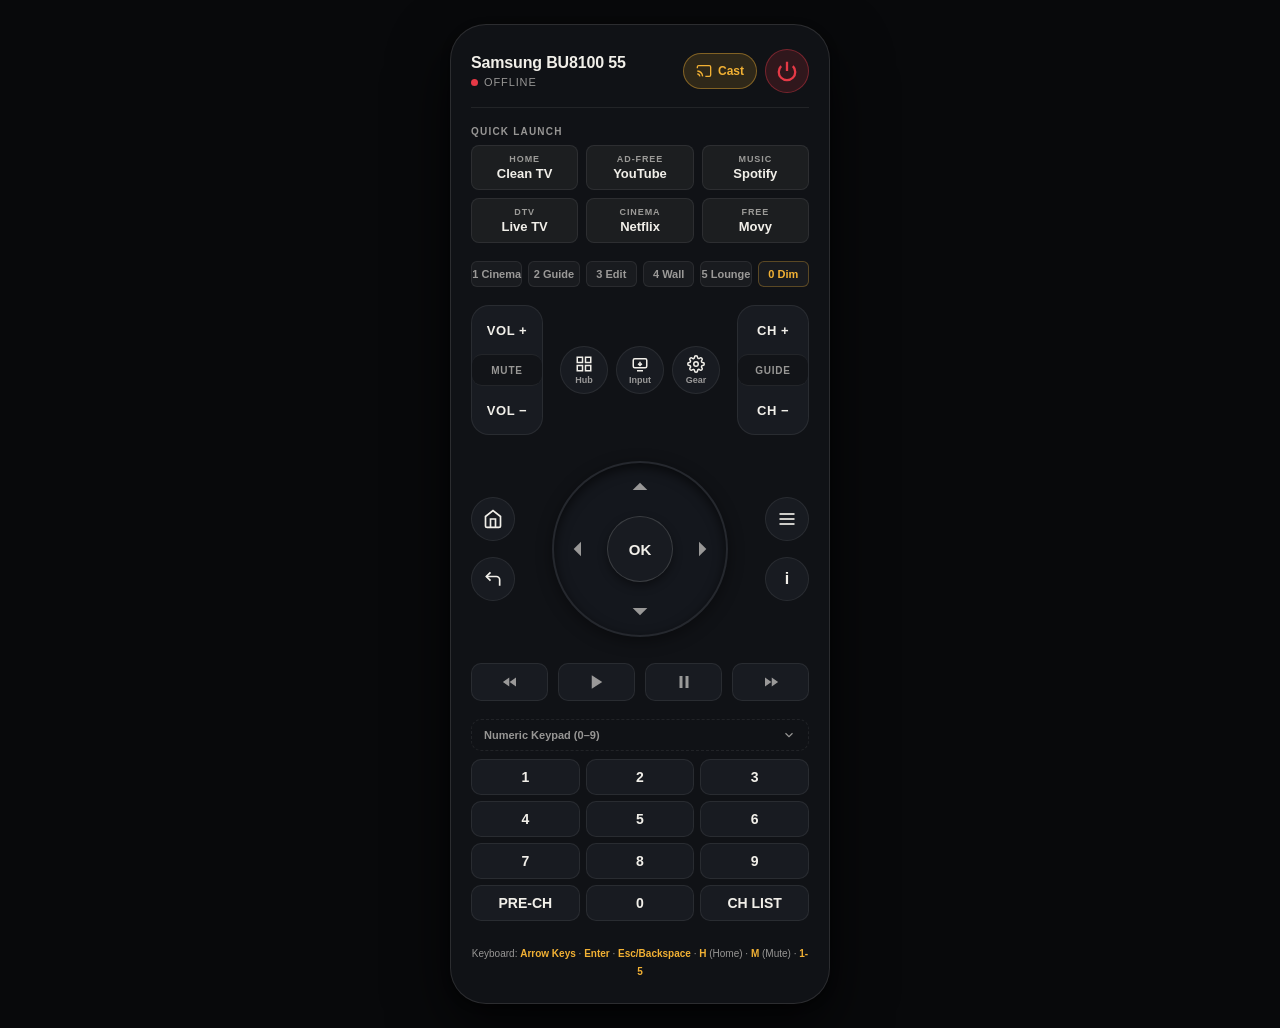
==== remote/public/index.html @ dbc75c52 "Add PC Web Remote, LAN/Miracast Screen Cast & CLI power-off" ====
<!doctype html>
<html lang="en">
<head>
  <meta charset="utf-8">
  <meta name="viewport" content="width=device-width, initial-scale=1, maximum-scale=1, user-scalable=no">
  <title>Clean TV Remote — Samsung BU8100</title>
  <link rel="stylesheet" href="remote.css">
</head>
<body>
  <div class="remote-wrapper">
    <div class="remote-case">
      <!-- Status & Power Header -->
      <header class="remote-header">
        <div class="tv-info">
          <span class="tv-name" id="tvName">Samsung BU8100 55</span>
          <div class="status-pill" id="statusPill">
            <span class="dot"></span>
            <span class="status-text" id="statusText">Connecting...</span>
          </div>
        </div>
        <div class="header-actions">
          <a href="/cast.html" class="btn btn-cast" title="Screen Share / Cast PC to TV">
            <svg viewBox="0 0 24 24" fill="none" stroke="currentColor" stroke-width="2">
              <path d="M2 16.1A5 5 0 0 1 5.9 20M2 12.05A9 9 0 0 1 9.95 20M2 8V6a2 2 0 0 1 2-2h16a2 2 0 0 1 2 2v12a2 2 0 0 1-2 2h-6"/>
              <line x1="2" y1="20" x2="2.01" y2="20"/>
            </svg>
            <span>Cast</span>
          </a>
          <button class="btn btn-power" id="btnPower" title="Power (KEY_POWER)">
            <svg viewBox="0 0 24 24" fill="none" stroke="currentColor" stroke-width="2.5">
              <path d="M12 2v10M18.36 6.64a9 9 0 1 1-12.73 0"/>
            </svg>
          </button>
        </div>
      </header>

      <!-- App Shortcuts Row -->
      <section class="section app-section">
        <div class="section-title">Quick Launch</div>
        <div class="app-grid">
          <button class="app-btn" data-launch="TvHome0001.Home" title="Clean TV Home">
            <span class="app-tag">HOME</span>
            <span class="app-label">Clean TV</span>
          </button>
          <button class="app-btn btn-yt" data-launch="tUb3Xq7Lm9.Tube" title="Ad-Free YouTube">
            <span class="app-tag">AD-FREE</span>
            <span class="app-label">YouTube</span>
          </button>
          <button class="app-btn" data-launch="rJeHak5zRg.Spotify" title="Spotify">
            <span class="app-tag">MUSIC</span>
            <span class="app-label">Spotify</span>
          </button>
          <button class="app-btn btn-tv" data-launch="org.tizen.channel-list" title="Live TV Tuner">
            <span class="app-tag">DTV</span>
            <span class="app-label">Live TV</span>
          </button>
          <button class="app-btn" data-launch="org.tizen.netflix-app" title="Netflix">
            <span class="app-tag">CINEMA</span>
            <span class="app-label">Netflix</span>
          </button>
          <button class="app-btn btn-movy" data-launch="org.tizen.browser" title="Movy (movy.sx)">
            <span class="app-tag">FREE</span>
            <span class="app-label">Movy</span>
          </button>
        </div>
      </section>

      <!-- Style Jumpers (1-5 & Dimmer) -->
      <section class="section style-section">
        <div class="style-row">
          <button class="style-btn" data-key="KEY_1" title="1 · Cinema">1 Cinema</button>
          <button class="style-btn" data-key="KEY_2" title="2 · Guide">2 Guide</button>
          <button class="style-btn" data-key="KEY_3" title="3 · Editorial">3 Edit</button>
          <button class="style-btn" data-key="KEY_4" title="4 · Gallery">4 Wall</button>
          <button class="style-btn" data-key="KEY_5" title="5 · Lounge">5 Lounge</button>
          <button class="style-btn btn-dim" data-key="KEY_0" title="Night Dimmer (KEY_0)">0 Dim</button>
        </div>
      </section>

      <!-- Volume & Channel Rockers -->
      <section class="section rockers-section">
        <div class="rocker-col">
          <button class="btn btn-rocker" data-key="KEY_VOLUP" title="Volume Up">VOL +</button>
          <button class="btn btn-rocker-sub" data-key="KEY_MUTE" title="Mute">MUTE</button>
          <button class="btn btn-rocker" data-key="KEY_VOLDOWN" title="Volume Down">VOL −</button>
        </div>

        <div class="center-controls">
          <button class="btn btn-round" data-launch="com.samsung.tv.csfs" title="Stock Samsung Hub">
            <svg viewBox="0 0 24 24" fill="none" stroke="currentColor" stroke-width="2">
              <rect x="3" y="3" width="7" height="7"/><rect x="14" y="3" width="7" height="7"/>
              <rect x="14" y="14" width="7" height="7"/><rect x="3" y="14" width="7" height="7"/>
            </svg>
            <span>Hub</span>
          </button>
          <button class="btn btn-round" data-launch="org.tizen.SMSourceAPP" title="HDMI Inputs">
            <svg viewBox="0 0 24 24" fill="none" stroke="currentColor" stroke-width="2">
              <rect x="3" y="5" width="18" height="12" rx="2"/><path d="M8 21h8M12 9v5M9.5 11.5 12 14l2.5-2.5"/>
            </svg>
            <span>Input</span>
          </button>
          <button class="btn btn-round" data-launch="com.samsung.tv.coba.setting" title="Settings">
            <svg viewBox="0 0 24 24" fill="none" stroke="currentColor" stroke-width="2">
              <circle cx="12" cy="12" r="3"/><path d="M19.4 15a1.65 1.65 0 0 0 .33 1.82l.06.06a2 2 0 1 1-2.83 2.83l-.06-.06a1.65 1.65 0 0 0-1.82-.33 1.65 1.65 0 0 0-1 1.51V21a2 2 0 1 1-4 0v-.09A1.65 1.65 0 0 0 9 19.4a1.65 1.65 0 0 0-1.82.33l-.06.06a2 2 0 1 1-2.83-2.83l.06-.06a1.65 1.65 0 0 0 .33-1.82 1.65 1.65 0 0 0-1.51-1H3a2 2 0 1 1 0-4h.09A1.65 1.65 0 0 0 4.6 9a1.65 1.65 0 0 0-.33-1.82l-.06-.06a2 2 0 1 1 2.83-2.83l.06.06a1.65 1.65 0 0 0 1.82.33H9a1.65 1.65 0 0 0 1-1.51V3a2 2 0 1 1 4 0v.09a1.65 1.65 0 0 0 1 1.51 1.65 1.65 0 0 0 1.82-.33l.06-.06a2 2 0 1 1 2.83 2.83l-.06.06a1.65 1.65 0 0 0-.33 1.82V9a1.65 1.65 0 0 0 1.51 1H21a2 2 0 1 1 0 4h-.09a1.65 1.65 0 0 0-1.51 1z"/>
            </svg>
            <span>Gear</span>
          </button>
        </div>

        <div class="rocker-col">
          <button class="btn btn-rocker" data-key="KEY_CHUP" title="Channel Up">CH +</button>
          <button class="btn btn-rocker-sub" data-key="KEY_GUIDE" title="Guide">GUIDE</button>
          <button class="btn btn-rocker" data-key="KEY_CHDOWN" title="Channel Down">CH −</button>
        </div>
      </section>

      <!-- D-Pad Navigation -->
      <section class="section dpad-section">
        <div class="dpad-flank">
          <button class="btn btn-circle" data-key="KEY_HOME" title="Home (KEY_HOME)">
            <svg viewBox="0 0 24 24" fill="none" stroke="currentColor" stroke-width="2">
              <path d="M3 9l9-7 9 7v11a2 2 0 0 1-2 2H5a2 2 0 0 1-2-2z"/>
              <polyline points="9 22 9 12 15 12 15 22"/>
            </svg>
          </button>
          <button class="btn btn-circle" data-key="KEY_RETURN" title="Back (KEY_RETURN)">
            <svg viewBox="0 0 24 24" fill="none" stroke="currentColor" stroke-width="2">
              <polyline points="9 14 4 9 9 4"/><path d="M20 20v-7a4 4 0 0 0-4-4H4"/>
            </svg>
          </button>
        </div>

        <div class="dpad-wheel">
          <button class="dpad-btn dpad-up" data-key="KEY_UP" title="Up">
            <svg viewBox="0 0 24 24" fill="currentColor"><path d="M12 4l-8 8h16z"/></svg>
          </button>
          <button class="dpad-btn dpad-left" data-key="KEY_LEFT" title="Left">
            <svg viewBox="0 0 24 24" fill="currentColor"><path d="M4 12l8-8v16z"/></svg>
          </button>
          <button class="dpad-center" data-key="KEY_ENTER" title="Select / OK">
            <span>OK</span>
          </button>
          <button class="dpad-btn dpad-right" data-key="KEY_RIGHT" title="Right">
            <svg viewBox="0 0 24 24" fill="currentColor"><path d="M20 12l-8 8V4z"/></svg>
          </button>
          <button class="dpad-btn dpad-down" data-key="KEY_DOWN" title="Down">
            <svg viewBox="0 0 24 24" fill="currentColor"><path d="M12 20l8-8H4z"/></svg>
          </button>
        </div>

        <div class="dpad-flank">
          <button class="btn btn-circle" data-key="KEY_MENU" title="Menu (KEY_MENU)">
            <svg viewBox="0 0 24 24" fill="none" stroke="currentColor" stroke-width="2">
              <line x1="3" y1="12" x2="21" y2="12"/><line x1="3" y1="6" x2="21" y2="6"/><line x1="3" y1="18" x2="21" y2="18"/>
            </svg>
          </button>
          <button class="btn btn-circle" data-key="KEY_INFO" title="Info (KEY_INFO)">
            <span style="font-weight:700;font-size:16px;">i</span>
          </button>
        </div>
      </section>

      <!-- Media Playback Bar -->
      <section class="section media-section">
        <button class="btn btn-media" data-key="KEY_REWIND" title="Rewind">
          <svg viewBox="0 0 24 24" fill="currentColor"><path d="M11 18V6l-8.5 6 8.5 6zm.5-6l8.5 6V6l-8.5 6z"/></svg>
        </button>
        <button class="btn btn-media btn-play" data-key="KEY_PLAY" title="Play">
          <svg viewBox="0 0 24 24" fill="currentColor"><polygon points="5 3 19 12 5 21 5 3"/></svg>
        </button>
        <button class="btn btn-media btn-pause" data-key="KEY_PAUSE" title="Pause">
          <svg viewBox="0 0 24 24" fill="currentColor"><rect x="6" y="4" width="4" height="16"/><rect x="14" y="4" width="4" height="16"/></svg>
        </button>
        <button class="btn btn-media" data-key="KEY_FF" title="Fast Forward">
          <svg viewBox="0 0 24 24" fill="currentColor"><path d="M4 18l8.5-6L4 6v12zm9-12v12l8.5-6L13 6z"/></svg>
        </button>
      </section>

      <!-- Keypad Toggle & Drawer -->
      <section class="section keypad-section">
        <button class="btn btn-toggle-keypad" id="toggleKeypad">
          <span>Numeric Keypad (0–9)</span>
          <svg class="chevron" viewBox="0 0 24 24" fill="none" stroke="currentColor" stroke-width="2"><polyline points="6 9 12 15 18 9"/></svg>
        </button>
        <div class="keypad-grid" id="keypadGrid" hidden>
          <button class="btn btn-digit" data-key="KEY_1">1</button>
          <button class="btn btn-digit" data-key="KEY_2">2</button>
          <button class="btn btn-digit" data-key="KEY_3">3</button>
          <button class="btn btn-digit" data-key="KEY_4">4</button>
          <button class="btn btn-digit" data-key="KEY_5">5</button>
          <button class="btn btn-digit" data-key="KEY_6">6</button>
          <button class="btn btn-digit" data-key="KEY_7">7</button>
          <button class="btn btn-digit" data-key="KEY_8">8</button>
          <button class="btn btn-digit" data-key="KEY_9">9</button>
          <button class="btn btn-digit" data-key="KEY_PRECH">PRE-CH</button>
          <button class="btn btn-digit" data-key="KEY_0">0</button>
          <button class="btn btn-digit" data-key="KEY_CH_LIST">CH LIST</button>
        </div>
      </section>

      <!-- Keyboard Shortcuts Footer -->
      <footer class="remote-footer">
        <span class="hint">Keyboard: <b>Arrow Keys</b> · <b>Enter</b> · <b>Esc/Backspace</b> · <b>H</b> (Home) · <b>M</b> (Mute) · <b>1-5</b></span>
      </footer>
    </div>
  </div>

  <div class="toast" id="toast" hidden></div>

  <script src="remote.js"></script>
</body>
</html>
---- remote/public/remote.css ----
/* Clean TV Remote Design System */
:root {
  --bg-deep: #08090b;
  --case-bg: #101216;
  --case-border: rgba(241, 239, 233, 0.12);
  --btn-bg: #181b21;
  --btn-border: rgba(241, 239, 233, 0.08);
  --btn-hover: #22262e;
  --btn-active: #2d333e;
  --text-main: #f1efe9;
  --text-dim: rgba(241, 239, 233, 0.60);
  --amber: #f2b134;
  --red: #e63946;
  --green: #2a9d8f;
  --radius: 12px;
  font-family: -apple-system, BlinkMacSystemFont, "Segoe UI", Roboto, Helvetica, Arial, sans-serif;
  color-scheme: dark;
}

* { box-sizing: border-box; margin: 0; padding: 0; user-select: none; }

body {
  background: var(--bg-deep);
  color: var(--text-main);
  min-height: 100vh;
  display: flex;
  align-items: center;
  justify-content: center;
  padding: 24px 16px;
}

.remote-wrapper {
  width: 100%;
  max-width: 380px;
}

.remote-case {
  background: var(--case-bg);
  border: 1px solid var(--case-border);
  border-radius: 36px;
  padding: 24px 20px;
  box-shadow: 0 24px 60px rgba(0, 0, 0, 0.7), 0 2px 8px rgba(0, 0, 0, 0.4);
  display: flex;
  flex-direction: column;
  gap: 18px;
}

/* Header */
.remote-header {
  display: flex;
  align-items: center;
  justify-content: space-between;
  padding-bottom: 14px;
  border-bottom: 1px solid var(--btn-border);
}

.tv-info {
  display: flex;
  flex-direction: column;
  gap: 4px;
}

.tv-name {
  font-weight: 700;
  font-size: 16px;
  letter-spacing: -0.01em;
}

.status-pill {
  display: inline-flex;
  align-items: center;
  gap: 6px;
  font-size: 11px;
  text-transform: uppercase;
  letter-spacing: 0.08em;
  color: var(--text-dim);
}

.status-pill .dot {
  width: 7px;
  height: 7px;
  border-radius: 50%;
  background: #6c757d;
  transition: background-color 0.3s;
}

.status-pill.connected .dot { background: #22c55e; box-shadow: 0 0 8px #22c55e; }
.status-pill.error .dot { background: var(--red); }

/* Buttons General */
.btn {
  background: var(--btn-bg);
  color: var(--text-main);
  border: 1px solid var(--btn-border);
  border-radius: 10px;
  cursor: pointer;
  display: inline-flex;
  align-items: center;
  justify-content: center;
  transition: all 0.12s ease-out;
  outline: none;
}

.btn:hover {
  background: var(--btn-hover);
  border-color: rgba(241, 239, 233, 0.18);
  transform: translateY(-1px);
}

.btn:active, .btn.pressed {
  background: var(--btn-active);
  transform: translateY(1px) scale(0.97);
  box-shadow: inset 0 2px 4px rgba(0,0,0,0.5);
}

.header-actions {
  display: flex;
  align-items: center;
  gap: 8px;
}

.btn-cast {
  height: 36px;
  padding: 0 12px;
  border-radius: 999px;
  background: rgba(242, 177, 52, 0.14);
  border-color: rgba(242, 177, 52, 0.42);
  color: var(--amber);
  font-size: 12px;
  font-weight: 700;
  gap: 6px;
  text-decoration: none;
}

.btn-cast svg { width: 16px; height: 16px; }
.btn-cast:hover { background: rgba(242, 177, 52, 0.25); color: #ffd06b; }

.btn-power {
  width: 44px;
  height: 44px;
  border-radius: 50%;
  background: rgba(230, 57, 70, 0.15);
  border-color: rgba(230, 57, 70, 0.4);
  color: var(--red);
}

.btn-power svg { width: 22px; height: 22px; }
.btn-power:hover { background: rgba(230, 57, 70, 0.28); color: #ff6b6b; }

/* Sections */
.section-title {
  font-size: 10px;
  text-transform: uppercase;
  letter-spacing: 0.12em;
  color: var(--text-dim);
  margin-bottom: 8px;
  font-weight: 600;
}

/* App Grid */
.app-grid {
  display: grid;
  grid-template-columns: repeat(3, 1fr);
  gap: 8px;
}

.app-btn {
  background: rgba(241, 239, 233, 0.05);
  border: 1px solid var(--btn-border);
  border-radius: 8px;
  padding: 8px 6px;
  display: flex;
  flex-direction: column;
  align-items: center;
  gap: 2px;
  color: var(--text-main);
  cursor: pointer;
  transition: all 0.12s;
}

.app-btn:hover {
  background: rgba(241, 239, 233, 0.12);
  border-color: rgba(241, 239, 233, 0.25);
  transform: translateY(-1px);
}

.app-btn:active, .app-btn.pressed {
  transform: scale(0.96);
  background: var(--amber);
  color: var(--bg-deep);
}

.app-tag {
  font-size: 9px;
  font-weight: 700;
  letter-spacing: 0.1em;
  opacity: 0.6;
}

.app-label {
  font-size: 13px;
  font-weight: 600;
}

/* Style Jumpers */
.style-row {
  display: flex;
  gap: 6px;
}

.style-btn {
  flex: 1;
  background: rgba(241, 239, 233, 0.04);
  border: 1px solid var(--btn-border);
  border-radius: 6px;
  padding: 6px 0;
  font-size: 11px;
  font-weight: 600;
  color: var(--text-dim);
  cursor: pointer;
  transition: all 0.12s;
}

.style-btn:hover { color: var(--text-main); border-color: rgba(241,239,233,0.2); }
.style-btn:active, .style-btn.pressed { background: var(--amber); color: var(--bg-deep); font-weight: 700; }
.style-btn.btn-dim { border-color: rgba(242, 177, 52, 0.3); color: var(--amber); }

/* Rockers */
.rockers-section {
  display: flex;
  justify-content: space-between;
  align-items: center;
  gap: 14px;
}

.rocker-col {
  display: flex;
  flex-direction: column;
  width: 72px;
  background: var(--btn-bg);
  border: 1px solid var(--btn-border);
  border-radius: 18px;
  overflow: hidden;
}

.btn-rocker {
  border: none;
  background: transparent;
  height: 48px;
  font-weight: 700;
  font-size: 13px;
  letter-spacing: 0.04em;
}

.btn-rocker-sub {
  border: none;
  border-top: 1px solid var(--btn-border);
  border-bottom: 1px solid var(--btn-border);
  background: rgba(0,0,0,0.25);
  height: 32px;
  font-size: 10px;
  font-weight: 600;
  letter-spacing: 0.08em;
  color: var(--text-dim);
}

.center-controls {
  display: flex;
  gap: 8px;
}

.btn-round {
  width: 48px;
  height: 48px;
  border-radius: 50%;
  flex-direction: column;
  gap: 2px;
  font-size: 9px;
  font-weight: 600;
  color: var(--text-dim);
}

.btn-round svg { width: 18px; height: 18px; color: var(--text-main); }

/* D-Pad */
.dpad-section {
  display: flex;
  align-items: center;
  justify-content: space-between;
  padding: 8px 0;
}

.dpad-flank {
  display: flex;
  flex-direction: column;
  gap: 16px;
}

.btn-circle {
  width: 44px;
  height: 44px;
  border-radius: 50%;
}

.btn-circle svg { width: 20px; height: 20px; }

.dpad-wheel {
  position: relative;
  width: 176px;
  height: 176px;
  background: #14171d;
  border: 2px solid var(--btn-border);
  border-radius: 50%;
  box-shadow: inset 0 4px 12px rgba(0,0,0,0.6), 0 4px 16px rgba(0,0,0,0.4);
}

.dpad-btn {
  position: absolute;
  background: transparent;
  border: none;
  color: var(--text-dim);
  cursor: pointer;
  display: flex;
  align-items: center;
  justify-content: center;
  transition: all 0.1s;
}

.dpad-btn svg { width: 22px; height: 22px; }
.dpad-btn:hover { color: var(--text-main); }
.dpad-btn:active, .dpad-btn.pressed { color: var(--amber); }

.dpad-up { top: 6px; left: 50%; transform: translateX(-50%); width: 60px; height: 42px; }
.dpad-down { bottom: 6px; left: 50%; transform: translateX(-50%); width: 60px; height: 42px; }
.dpad-left { left: 6px; top: 50%; transform: translateY(-50%); width: 42px; height: 60px; }
.dpad-right { right: 6px; top: 50%; transform: translateY(-50%); width: 42px; height: 60px; }

.dpad-center {
  position: absolute;
  top: 50%; left: 50%;
  transform: translate(-50%, -50%);
  width: 66px; height: 66px;
  border-radius: 50%;
  background: var(--btn-bg);
  border: 1px solid rgba(241, 239, 233, 0.16);
  color: var(--text-main);
  font-weight: 700;
  font-size: 15px;
  cursor: pointer;
  box-shadow: 0 4px 10px rgba(0,0,0,0.4);
  transition: all 0.1s;
}

.dpad-center:hover { background: var(--btn-hover); border-color: var(--amber); }
.dpad-center:active, .dpad-center.pressed { transform: translate(-50%, -50%) scale(0.94); background: var(--amber); color: var(--bg-deep); }

/* Media Section */
.media-section {
  display: flex;
  justify-content: center;
  gap: 10px;
}

.btn-media {
  flex: 1;
  height: 38px;
  color: var(--text-dim);
}

.btn-media svg { width: 18px; height: 18px; }
.btn-media:hover { color: var(--text-main); }

/* Keypad Section */
.btn-toggle-keypad {
  width: 100%;
  padding: 8px 12px;
  display: flex;
  align-items: center;
  justify-content: space-between;
  font-size: 11px;
  font-weight: 600;
  color: var(--text-dim);
  background: transparent;
  border: 1px dashed var(--btn-border);
}

.btn-toggle-keypad .chevron {
  width: 14px;
  height: 14px;
  transition: transform 0.2s;
}

.btn-toggle-keypad.open .chevron { transform: rotate(180deg); }

.keypad-grid {
  display: grid;
  grid-template-columns: repeat(3, 1fr);
  gap: 6px;
  margin-top: 8px;
}

.btn-digit {
  height: 36px;
  font-weight: 600;
  font-size: 14px;
}

/* Footer */
.remote-footer {
  text-align: center;
  padding-top: 4px;
}

.hint {
  font-size: 10px;
  color: var(--text-dim);
  line-height: 1.4;
}

.hint b { color: var(--amber); font-weight: 600; }

/* Toast */
.toast {
  position: fixed;
  bottom: 24px;
  left: 50%;
  transform: translateX(-50%);
  background: var(--text-main);
  color: var(--bg-deep);
  font-weight: 600;
  font-size: 13px;
  padding: 8px 16px;
  border-radius: 20px;
  box-shadow: 0 4px 16px rgba(0,0,0,0.5);
  pointer-events: none;
  animation: fadeIn 0.15s ease-out;
}

@keyframes fadeIn {
  from { opacity: 0; transform: translate(-50%, 8px); }
  to { opacity: 1; transform: translate(-50%, 0); }
}
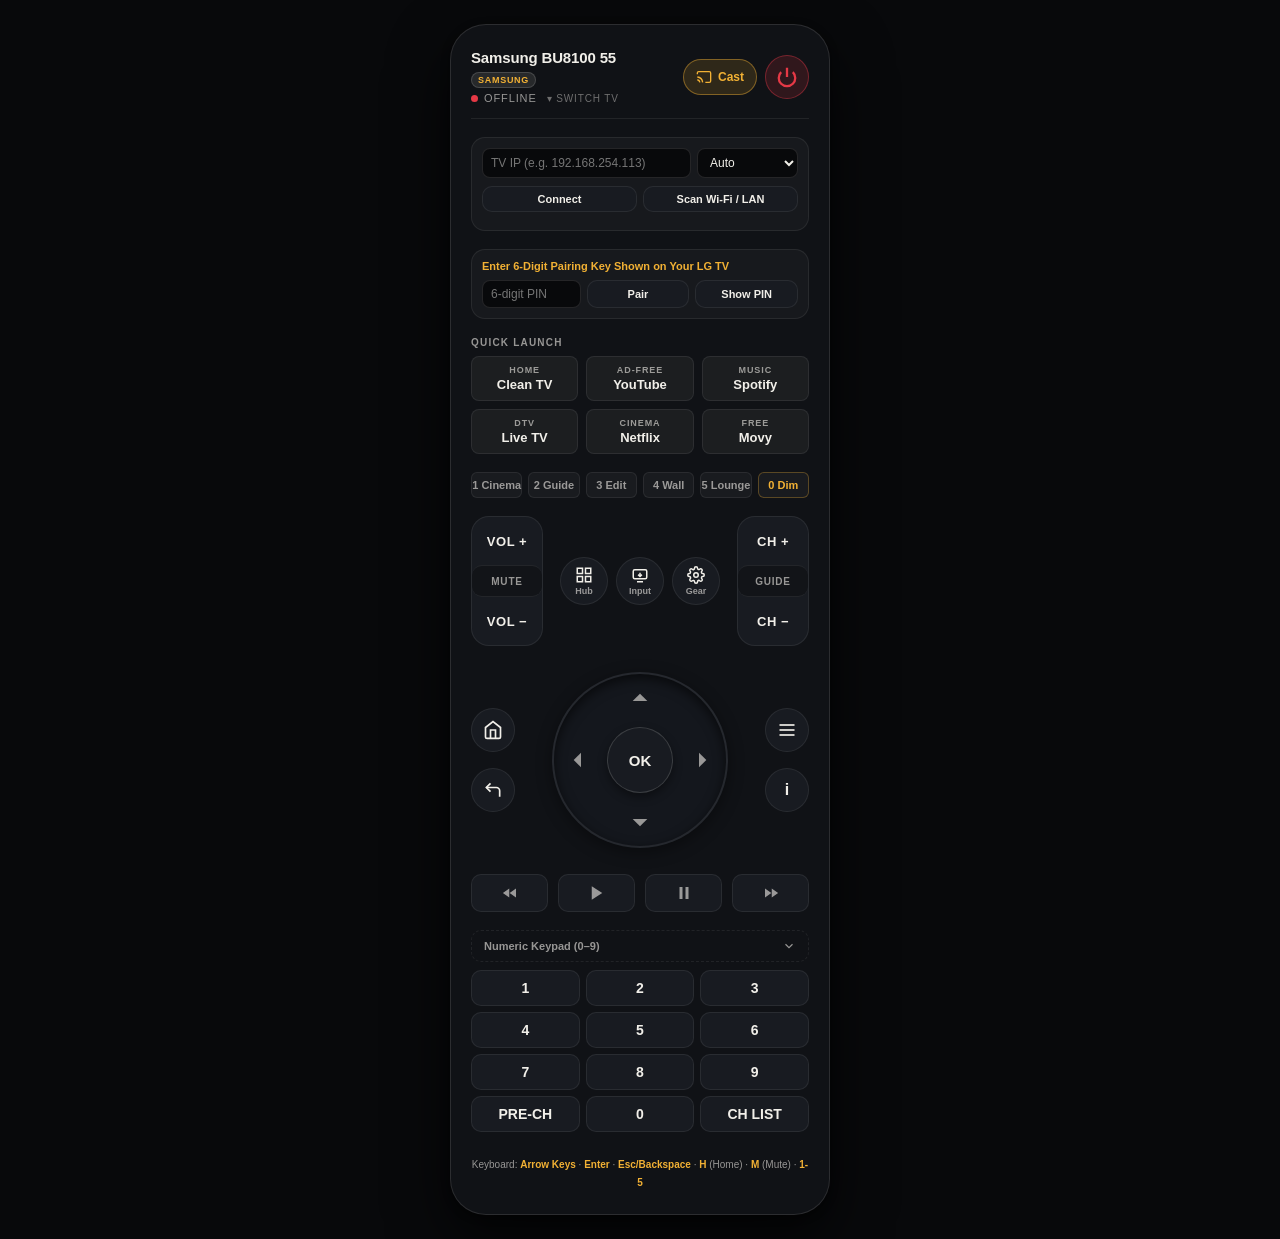
==== commit bc7f41b6: "Add full LG Smart TV support (webOS 1.0-25 .ipk, Magic Remote, SSAP & NetCast)" ====
--- a/remote/public/index.html
+++ b/remote/public/index.html
@@ -3,7 +3,7 @@
 <head>
   <meta charset="utf-8">
   <meta name="viewport" content="width=device-width, initial-scale=1, maximum-scale=1, user-scalable=no">
-  <title>Clean TV Remote — Samsung BU8100</title>
+  <title>Clean TV Remote — Samsung &amp; LG Smart TVs</title>
   <link rel="stylesheet" href="remote.css">
 </head>
 <body>
@@ -11,13 +11,17 @@
     <div class="remote-case">
       <!-- Status & Power Header -->
       <header class="remote-header">
-        <div class="tv-info">
-          <span class="tv-name" id="tvName">Samsung BU8100 55</span>
+        <button class="tv-info tv-trigger" id="btnToggleSwitcher" title="Click to Switch TV (Samsung / LG) or Scan Network">
+          <div class="tv-name-row">
+            <span class="tv-name" id="tvName">Samsung BU8100 55</span>
+            <span class="brand-badge" id="tvBrandBadge">SAMSUNG</span>
+          </div>
           <div class="status-pill" id="statusPill">
             <span class="dot"></span>
             <span class="status-text" id="statusText">Connecting...</span>
+            <span class="switch-hint">▾ Switch TV</span>
           </div>
-        </div>
+        </button>
         <div class="header-actions">
           <a href="/cast.html" class="btn btn-cast" title="Screen Share / Cast PC to TV">
             <svg viewBox="0 0 24 24" fill="none" stroke="currentColor" stroke-width="2">
@@ -33,6 +37,34 @@
           </button>
         </div>
       </header>
+
+      <!-- Collapsible Multi-Brand TV Switcher & LAN Scanner -->
+      <section class="switcher-drawer" id="tvSwitcherDrawer" hidden>
+        <div class="drawer-row">
+          <input type="text" id="tvIpInput" placeholder="TV IP (e.g. 192.168.254.113)" aria-label="TV IP Address">
+          <select id="tvBrandSelect" aria-label="TV Brand">
+            <option value="auto">Auto</option>
+            <option value="lg-webos">LG webOS</option>
+            <option value="lg-netcast">LG NetCast</option>
+            <option value="samsung">Samsung</option>
+          </select>
+        </div>
+        <div class="drawer-actions">
+          <button class="btn btn-sm-accent" id="btnConnectTv">Connect</button>
+          <button class="btn btn-sm-ghost" id="btnScanTvs">Scan Wi-Fi / LAN</button>
+        </div>
+        <div class="scan-list" id="scanList" hidden></div>
+      </section>
+
+      <!-- LG NetCast 6-Digit PIN Pairing Drawer -->
+      <section class="pin-drawer" id="pinDrawer" hidden>
+        <div class="pin-title">Enter 6-Digit Pairing Key Shown on Your LG TV</div>
+        <div class="drawer-row">
+          <input type="text" id="pinInput" placeholder="6-digit PIN" maxlength="12" aria-label="LG Pairing PIN">
+          <button class="btn btn-sm-accent" id="btnSubmitPin">Pair</button>
+          <button class="btn btn-sm-ghost" id="btnShowPin" title="Show PIN again on TV">Show PIN</button>
+        </div>
+      </section>
 
       <!-- App Shortcuts Row -->
       <section class="section app-section">
@@ -86,7 +118,7 @@
         </div>
 
         <div class="center-controls">
-          <button class="btn btn-round" data-launch="com.samsung.tv.csfs" title="Stock Samsung Hub">
+          <button class="btn btn-round" data-launch="com.samsung.tv.csfs" title="Stock TV Home">
             <svg viewBox="0 0 24 24" fill="none" stroke="currentColor" stroke-width="2">
               <rect x="3" y="3" width="7" height="7"/><rect x="14" y="3" width="7" height="7"/>
               <rect x="14" y="14" width="7" height="7"/><rect x="3" y="14" width="7" height="7"/>
--- a/remote/public/remote.css
+++ b/remote/public/remote.css
@@ -60,11 +60,136 @@
   gap: 4px;
 }
 
+.tv-trigger {
+  background: transparent;
+  border: none;
+  padding: 0;
+  color: inherit;
+  text-align: left;
+  cursor: pointer;
+}
+
+.tv-trigger:hover .tv-name { color: var(--amber); }
+
+.tv-name-row {
+  display: flex;
+  align-items: center;
+  gap: 6px;
+  flex-wrap: wrap;
+}
+
 .tv-name {
   font-weight: 700;
-  font-size: 16px;
+  font-size: 15px;
   letter-spacing: -0.01em;
 }
+
+.brand-badge {
+  font-size: 9px;
+  font-weight: 700;
+  letter-spacing: 0.08em;
+  text-transform: uppercase;
+  padding: 2px 6px;
+  border-radius: 999px;
+  background: rgba(241, 239, 233, 0.10);
+  border: 1px solid rgba(241, 239, 233, 0.16);
+  color: var(--amber);
+}
+
+.brand-badge.lg {
+  background: rgba(165, 0, 52, 0.25);
+  border-color: rgba(255, 84, 130, 0.45);
+  color: #ff9ab7;
+}
+
+.switch-hint {
+  font-size: 10px;
+  opacity: 0.7;
+  margin-left: 4px;
+}
+
+.switcher-drawer,
+.pin-drawer {
+  background: rgba(255, 255, 255, 0.03);
+  border: 1px solid var(--btn-border);
+  border-radius: 14px;
+  padding: 10px;
+  display: flex;
+  flex-direction: column;
+  gap: 8px;
+}
+
+.pin-title {
+  font-size: 11px;
+  font-weight: 600;
+  color: var(--amber);
+}
+
+.drawer-row {
+  display: flex;
+  gap: 6px;
+}
+
+.drawer-row input,
+.drawer-row select {
+  user-select: text;
+  background: var(--bg-deep);
+  color: var(--text-main);
+  border: 1px solid var(--case-border);
+  border-radius: 8px;
+  padding: 6px 8px;
+  font-size: 12px;
+  outline: none;
+}
+
+.drawer-row input { flex: 1; min-width: 0; }
+
+.drawer-actions {
+  display: flex;
+  gap: 6px;
+}
+
+.btn-sm-accent,
+.btn-sm-ghost {
+  flex: 1;
+  padding: 6px 10px;
+  font-size: 11px;
+  font-weight: 700;
+  border-radius: 8px;
+}
+
+.btn-sm-accent {
+  background: var(--amber);
+  color: var(--bg-deep);
+  border-color: var(--amber);
+}
+
+.btn-sm-accent:hover { background: #f5be54; }
+
+.scan-list {
+  display: flex;
+  flex-direction: column;
+  gap: 4px;
+  max-height: 150px;
+  overflow-y: auto;
+}
+
+.scan-item {
+  width: 100%;
+  display: flex;
+  align-items: center;
+  justify-content: space-between;
+  padding: 6px 8px;
+  border-radius: 8px;
+  background: var(--btn-bg);
+  border: 1px solid var(--btn-border);
+  color: var(--text-main);
+  font-size: 11px;
+  cursor: pointer;
+}
+
+.scan-item:hover { border-color: var(--amber); background: var(--btn-hover); }
+.scan-item span { color: var(--text-dim); font-size: 10px; }
 
 .status-pill {
   display: inline-flex;
